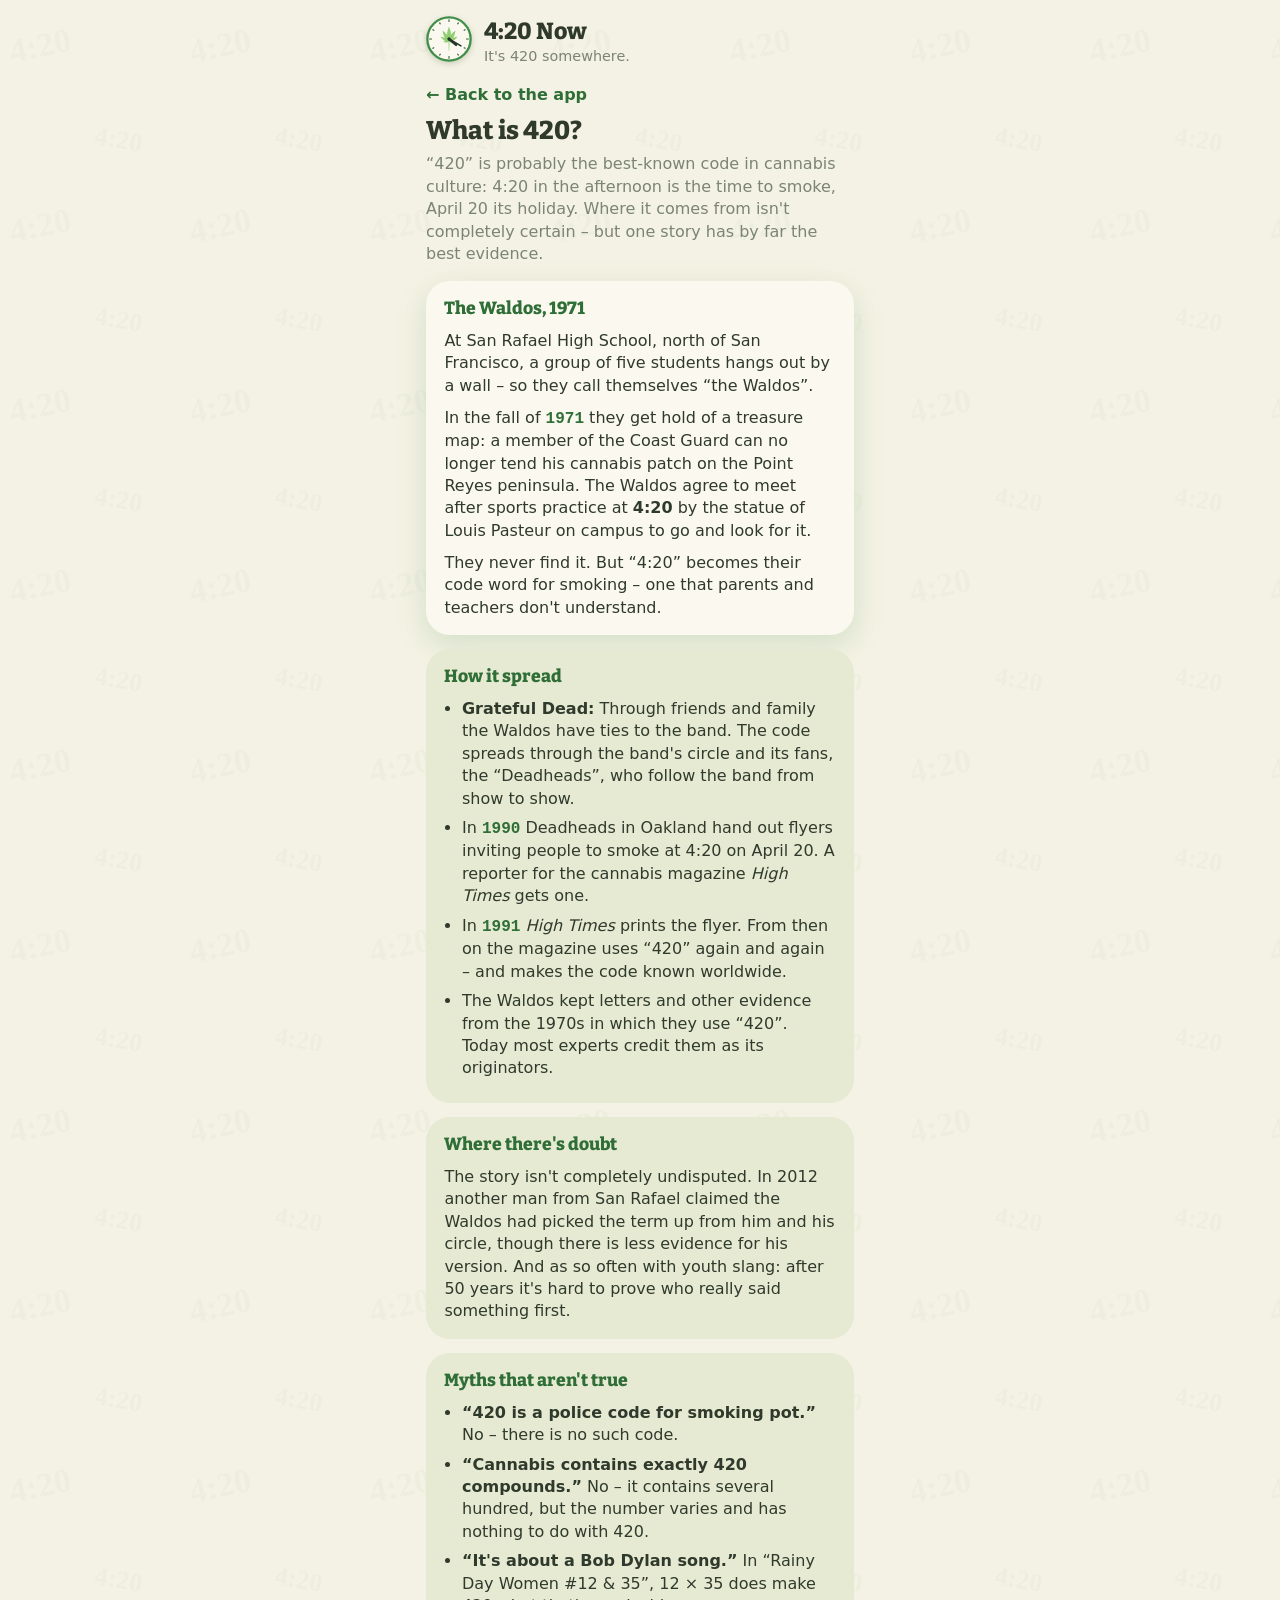
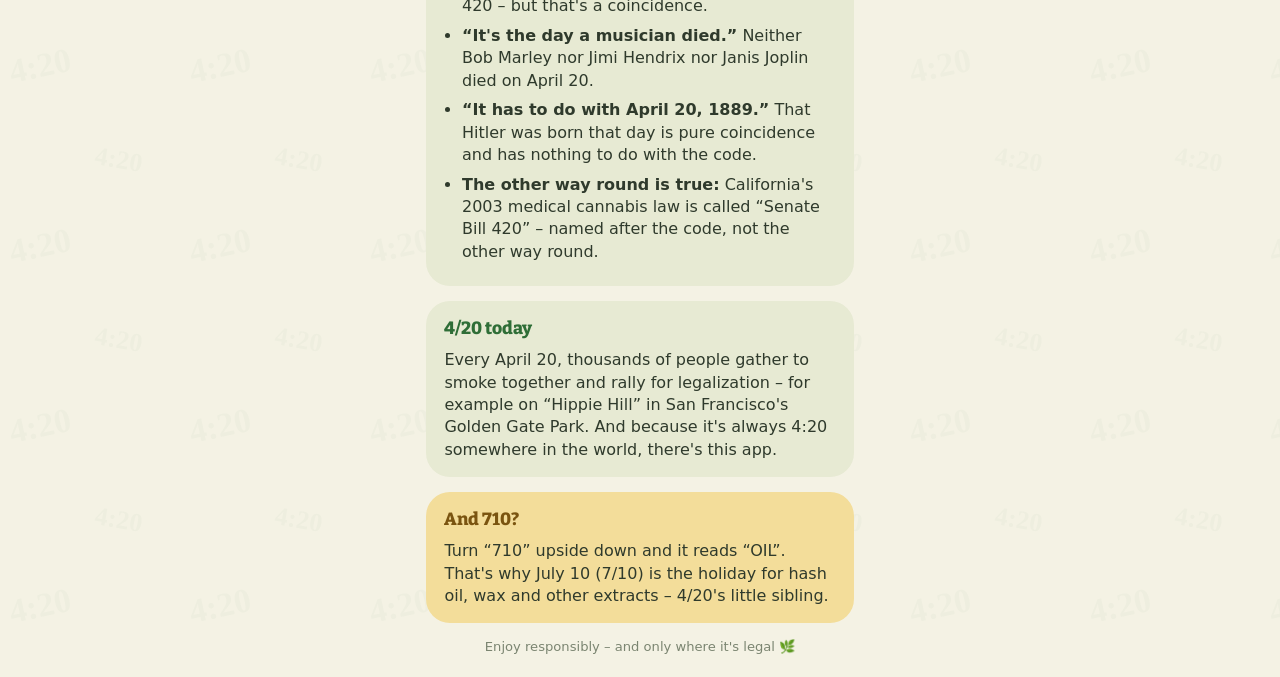
==== about.html @ cada8204 "Add "What is 420?" page and 710 easter eggs - about.html (DE/EN): the Waldos story, how 420 spread, " ====
<!doctype html>
<html lang="en">
<head>
  <meta charset="utf-8" />
  <meta name="viewport" content="width=device-width, initial-scale=1, viewport-fit=cover" />
  <meta name="theme-color" content="#f4f2e4" />
  <title>What is 420? – 4:20 Now</title>
  <meta name="description" content="Where does 420 come from? The Waldos, the Grateful Dead, High Times – and the myths that aren't true." />
  <link rel="icon" href="icon.svg" type="image/svg+xml" />
  <link rel="apple-touch-icon" href="icon.svg" />
  <link rel="manifest" href="manifest.webmanifest" />
  <link rel="preconnect" href="https://fonts.googleapis.com" />
  <link rel="preconnect" href="https://fonts.gstatic.com" crossorigin />
  <link href="https://fonts.googleapis.com/css2?family=Bitter:wght@600;800&display=swap" rel="stylesheet" />
  <link rel="stylesheet" href="style.css" />
  <script>
    // Same language choice as the app: saved setting, otherwise the browser.
    (function () {
      var saved = localStorage.getItem("lang");
      var lang = saved && saved !== "auto" ? saved
        : (navigator.language || "en").toLowerCase().indexOf("de") === 0 ? "de" : "en";
      document.documentElement.lang = lang;
    })();
  </script>
  <style>
    html[lang="de"] [lang="en"], html:not([lang="de"]) [lang="de"] { display: none; }
    .story h2 { font-family: var(--serif); font-weight: 800; font-size: 1.6rem; line-height: 1.2; margin: 0.2rem 0 0.4rem; }
    .story .lead { color: var(--muted); margin: 0 0 1rem; }
    .story .card { padding: 1rem 1.15rem; }
    .story .card.first { background: var(--card-top); box-shadow: 0 10px 30px rgba(63, 143, 72, 0.18); }
    .story h3 { font-family: var(--serif); font-weight: 800; font-size: 1.1rem; margin: 0 0 0.5rem; color: var(--green-dark); }
    .story p { margin: 0 0 0.6rem; }
    .story p:last-child, .story ul:last-child { margin-bottom: 0; }
    .story ul { margin: 0; padding-left: 1.1rem; }
    .story li { margin-bottom: 0.45rem; }
    .story .year { font-family: var(--mono); font-weight: 700; color: var(--green-dark); }
    .story .oil { background: #f3dd9a; }
    .story .oil h3 { color: #7a5410; }
    .back { color: var(--green-dark); font-weight: 700; text-decoration: none; }
    .back:hover { text-decoration: underline; }
    .titles a { color: inherit; text-decoration: none; }
  </style>
</head>
<body>
  <div class="app">
    <header class="top">
      <a href="./"><img class="logo" src="icon.svg" alt="" width="46" height="46" /></a>
      <div class="titles">
        <h1><a href="./">4:20 Now</a></h1>
        <p><span lang="en">It's 420 somewhere.</span><span lang="de">Irgendwo ist immer 4:20.</span></p>
      </div>
    </header>

    <!-- ========== Deutsch ========== -->
    <main class="story" lang="de">
      <p><a class="back" href="./">← Zurück zur App</a></p>
      <h2>Was ist 420?</h2>
      <p class="lead">„420“ ist der wohl bekannteste Code der Kifferkultur: 4:20 Uhr nachmittags ist die Zeit zum Kiffen, der 20. April ihr Feiertag. Woher der Code kommt, ist nicht ganz sicher – aber eine Geschichte hat die besten Belege.</p>

      <section class="card first">
        <h3>Die Waldos, 1971</h3>
        <p>An der San Rafael High School nördlich von San Francisco hängt eine Clique von fünf Schülern an einer Mauer ab – deshalb nennen sie sich „die Waldos“.</p>
        <p>Im Herbst <span class="year">1971</span> bekommen sie eine Schatzkarte: Ein Mitglied der Küstenwache kann sein Hanffeld auf der Halbinsel Point Reyes nicht mehr pflegen. Die Waldos verabreden sich nach dem Training um <b>4:20</b> an der Statue von Louis Pasteur auf dem Schulgelände, um das Feld zu suchen.</p>
        <p>Gefunden haben sie es nie. Aber „4:20“ wird ihr Codewort fürs Kiffen – eins, das Eltern und Lehrer nicht verstehen.</p>
      </section>

      <section class="card">
        <h3>Wie es um die Welt ging</h3>
        <ul>
          <li><b>Grateful Dead:</b> Über Freunde und Familie haben die Waldos Kontakt zur Band. Der Code verbreitet sich in deren Umfeld und unter den Fans, den „Deadheads“, die der Band von Konzert zu Konzert folgen.</li>
          <li><span class="year">1990</span> verteilen Deadheads in Oakland Flyer: Treffen am 20. April um 4:20 zum Kiffen. Ein Reporter des Cannabis-Magazins <i>High Times</i> bekommt einen davon.</li>
          <li><span class="year">1991</span> druckt <i>High Times</i> den Flyer ab. Danach benutzt das Magazin „420“ immer wieder – und macht den Code weltweit bekannt.</li>
          <li>Die Waldos haben Briefe und andere Belege aus den 1970ern aufgehoben, in denen sie „420“ benutzen. Heute gelten sie bei den meisten Fachleuten als Urheber.</li>
        </ul>
      </section>

      <section class="card">
        <h3>Wo es Zweifel gibt</h3>
        <p>Ganz unumstritten ist die Geschichte nicht. Ein anderer Mann aus San Rafael behauptete 2012, die Waldos hätten den Begriff von ihm und seinem Umfeld übernommen. Für diese Version gibt es aber weniger Belege. Und wie so oft bei Codes aus der Jugendkultur: Wer etwas wirklich zuerst gesagt hat, lässt sich nach 50 Jahren kaum noch beweisen.</p>
      </section>

      <section class="card">
        <h3>Mythen, die nicht stimmen</h3>
        <ul>
          <li><b>„420 ist ein Polizeicode für Kiffen.“</b> Nein – einen solchen Code gibt es nicht.</li>
          <li><b>„Hanf enthält genau 420 Wirkstoffe.“</b> Nein – Cannabis enthält mehrere hundert Stoffe, aber die Zahl schwankt und hat mit 420 nichts zu tun.</li>
          <li><b>„Es geht um einen Song von Bob Dylan.“</b> In „Rainy Day Women #12 &amp; 35“ ergibt 12 × 35 zwar 420 – aber das ist Zufall.</li>
          <li><b>„Es ist der Todestag eines Musikers.“</b> Weder Bob Marley noch Jimi Hendrix noch Janis Joplin sind am 20. April gestorben.</li>
          <li><b>„Es hat mit dem 20. April 1889 zu tun.“</b> Dass an dem Tag auch Hitler geboren wurde, ist reiner Zufall und hat mit dem Code nichts zu tun.</li>
          <li><b>Andersherum stimmt es:</b> Das kalifornische Gesetz zu medizinischem Cannabis von 2003 heißt „Senate Bill 420“ – benannt nach dem Code, nicht umgekehrt.</li>
        </ul>
      </section>

      <section class="card">
        <h3>4/20 heute</h3>
        <p>Am 20. April treffen sich jedes Jahr Tausende Menschen, um gemeinsam zu kiffen und für Legalisierung zu demonstrieren – zum Beispiel auf dem „Hippie Hill“ im Golden Gate Park in San Francisco. Und weil es auf der Welt immer irgendwo 4:20 ist, gibt es diese App.</p>
      </section>

      <section class="card oil">
        <h3>Und 710?</h3>
        <p>Dreh „710“ auf den Kopf, dann steht da „OIL“. Deshalb ist der 10. Juli (7/10) der Feiertag für Haschöl, Wax und andere Extrakte – den kleinen Bruder von 4/20.</p>
      </section>

      <p class="foot">Bitte verantwortungsvoll genießen – und nur, wo es legal ist 🌿</p>
    </main>

    <!-- ========== English ========== -->
    <main class="story" lang="en">
      <p><a class="back" href="./">← Back to the app</a></p>
      <h2>What is 420?</h2>
      <p class="lead">“420” is probably the best-known code in cannabis culture: 4:20 in the afternoon is the time to smoke, April 20 its holiday. Where it comes from isn't completely certain – but one story has by far the best evidence.</p>

      <section class="card first">
        <h3>The Waldos, 1971</h3>
        <p>At San Rafael High School, north of San Francisco, a group of five students hangs out by a wall – so they call themselves “the Waldos”.</p>
        <p>In the fall of <span class="year">1971</span> they get hold of a treasure map: a member of the Coast Guard can no longer tend his cannabis patch on the Point Reyes peninsula. The Waldos agree to meet after sports practice at <b>4:20</b> by the statue of Louis Pasteur on campus to go and look for it.</p>
        <p>They never find it. But “4:20” becomes their code word for smoking – one that parents and teachers don't understand.</p>
      </section>

      <section class="card">
        <h3>How it spread</h3>
        <ul>
          <li><b>Grateful Dead:</b> Through friends and family the Waldos have ties to the band. The code spreads through the band's circle and its fans, the “Deadheads”, who follow the band from show to show.</li>
          <li>In <span class="year">1990</span> Deadheads in Oakland hand out flyers inviting people to smoke at 4:20 on April 20. A reporter for the cannabis magazine <i>High Times</i> gets one.</li>
          <li>In <span class="year">1991</span> <i>High Times</i> prints the flyer. From then on the magazine uses “420” again and again – and makes the code known worldwide.</li>
          <li>The Waldos kept letters and other evidence from the 1970s in which they use “420”. Today most experts credit them as its originators.</li>
        </ul>
      </section>

      <section class="card">
        <h3>Where there's doubt</h3>
        <p>The story isn't completely undisputed. In 2012 another man from San Rafael claimed the Waldos had picked the term up from him and his circle, though there is less evidence for his version. And as so often with youth slang: after 50 years it's hard to prove who really said something first.</p>
      </section>

      <section class="card">
        <h3>Myths that aren't true</h3>
        <ul>
          <li><b>“420 is a police code for smoking pot.”</b> No – there is no such code.</li>
          <li><b>“Cannabis contains exactly 420 compounds.”</b> No – it contains several hundred, but the number varies and has nothing to do with 420.</li>
          <li><b>“It's about a Bob Dylan song.”</b> In “Rainy Day Women #12 &amp; 35”, 12 × 35 does make 420 – but that's a coincidence.</li>
          <li><b>“It's the day a musician died.”</b> Neither Bob Marley nor Jimi Hendrix nor Janis Joplin died on April 20.</li>
          <li><b>“It has to do with April 20, 1889.”</b> That Hitler was born that day is pure coincidence and has nothing to do with the code.</li>
          <li><b>The other way round is true:</b> California's 2003 medical cannabis law is called “Senate Bill 420” – named after the code, not the other way round.</li>
        </ul>
      </section>

      <section class="card">
        <h3>4/20 today</h3>
        <p>Every April 20, thousands of people gather to smoke together and rally for legalization – for example on “Hippie Hill” in San Francisco's Golden Gate Park. And because it's always 4:20 somewhere in the world, there's this app.</p>
      </section>

      <section class="card oil">
        <h3>And 710?</h3>
        <p>Turn “710” upside down and it reads “OIL”. That's why July 10 (7/10) is the holiday for hash oil, wax and other extracts – 4/20's little sibling.</p>
      </section>

      <p class="foot">Enjoy responsibly – and only where it's legal 🌿</p>
    </main>
  </div>
  <script>
    document.title = document.documentElement.lang === "de" ? "Was ist 420? – 4:20 Now" : "What is 420? – 4:20 Now";
  </script>
</body>
</html>
---- style.css ----
:root {
  --page: #f4f2e4;
  --card: #e7ead3;
  --card-top: #fbf9ef;
  --ink: #2f3a2c;
  --muted: #7b8571;
  --green: #4f9d4f;
  --green-dark: #2f6e37;
  --haze-1: #b5e39a;
  --haze-2: #6dbb5c;
  --haze-3: #3f8f48;
  --radius: 24px;
  --serif: "Bitter", Georgia, serif;
  --sans: system-ui, -apple-system, "Segoe UI", Roboto, sans-serif;
  --mono: ui-monospace, "Cascadia Mono", Menlo, Consolas, monospace;
}

* { box-sizing: border-box; }

html { -webkit-text-size-adjust: 100%; }

body {
  margin: 0;
  background-color: var(--page);
  background-image: url("data:image/svg+xml,%3Csvg xmlns='http://www.w3.org/2000/svg' width='180' height='180' viewBox='0 0 180 180'%3E%3Cg fill='%233f8f48' fill-opacity='0.03' font-family='Georgia,serif' font-weight='700'%3E%3Ctext x='10' y='55' font-size='34' transform='rotate(-12 50 50)'%3E4:20%3C/text%3E%3Ctext x='95' y='150' font-size='26' transform='rotate(10 130 140)'%3E4:20%3C/text%3E%3C/g%3E%3C/svg%3E");
  color: var(--ink);
  font-family: var(--sans);
  line-height: 1.4;
}

.app {
  max-width: 460px;
  margin: 0 auto;
  padding: max(1rem, env(safe-area-inset-top)) 1rem 1.5rem;
}

/* ---------- header ---------- */
.top {
  display: flex;
  align-items: center;
  gap: 0.75rem;
  margin-bottom: 1rem;
}
.logo { flex: none; filter: drop-shadow(0 2px 3px rgba(47, 58, 44, 0.2)); }
.titles { flex: 1; min-width: 0; }
.titles h1 {
  margin: 0;
  font-family: var(--serif);
  font-weight: 800;
  font-size: 1.45rem;
  line-height: 1.15;
}
.titles p { margin: 0.1rem 0 0; color: var(--muted); font-size: 0.9rem; }
.icon-btn {
  flex: none;
  border: 0;
  background: none;
  color: var(--ink);
  padding: 0.4rem;
  border-radius: 50%;
  cursor: pointer;
}
.icon-btn:hover { background: var(--card); }

/* ---------- easter egg of the day ---------- */
.egg {
  display: flex;
  align-items: center;
  gap: 0.6rem;
  margin: 0 0 0.9rem;
  padding: 0.55rem 0.9rem;
  border-radius: 999px;
  background: var(--card);
  font-size: 0.88rem;
  line-height: 1.3;
}
.egg:empty { display: none; }
.egg b { font-family: var(--serif); font-weight: 800; color: var(--green-dark); }
.egg-sub { color: var(--muted); }
.egg-emoji { flex: none; font-size: 1.25rem; }
.egg-morning { background: #f6ecc8; }
.egg-oil { background: #f3dd9a; }
.egg-oil b { color: #7a5410; }
.egg-apr20, .egg-apr1, .egg-jul10 {
  background: linear-gradient(90deg, #4f9d4f, #2f6e37);
  box-shadow: 0 6px 18px rgba(63, 143, 72, 0.25);
}
.egg-apr20 b, .egg-apr1 b, .egg-jul10 b,
.egg-apr20 .egg-sub, .egg-apr1 .egg-sub, .egg-jul10 .egg-sub { color: #fff; }
.egg-apr20 .egg-sub, .egg-apr1 .egg-sub, .egg-jul10 .egg-sub { opacity: 0.85; }
.egg-apr20 .egg-emoji { animation: wiggle 1.2s ease-in-out infinite alternate; }
@keyframes wiggle { from { transform: rotate(-12deg) scale(1); } to { transform: rotate(12deg) scale(1.15); } }
@media (prefers-reduced-motion: reduce) { .egg-apr20 .egg-emoji { animation: none; } }

/* ---------- cards ---------- */
.card {
  background: var(--card);
  border-radius: var(--radius);
  margin-bottom: 0.9rem;
}
.label, .eyebrow {
  margin: 0;
  font-size: 0.72rem;
  font-weight: 700;
  letter-spacing: 0.12em;
  text-transform: uppercase;
  color: var(--muted);
}

/* ---------- hero ---------- */
.hero {
  position: relative;
  overflow: hidden;
  background: var(--card-top);
  box-shadow: 0 10px 30px rgba(63, 143, 72, 0.18);
  text-align: center;
  padding-top: 1.1rem;
}
.eyebrow {
  font-family: var(--serif);
  font-size: 0.85rem;
  color: var(--ink);
}
.flag-badge {
  position: relative;
  z-index: 2;
  width: 76px;
  height: 76px;
  margin: 0.9rem auto -38px;
  border-radius: 50%;
  background: #fff;
  box-shadow: 0 4px 14px rgba(47, 58, 44, 0.18);
  display: grid;
  place-items: center;
}
.flag-badge img {
  width: 44px;
  height: 32px;
  object-fit: cover;
  border-radius: 4px;
  box-shadow: 0 0 0 1px rgba(0, 0, 0, 0.08);
}

.haze {
  position: relative;
  /* Dark green "ground" that shows between the leaves; transparent at the very top
     so the leaf tips form the upper edge. */
  background: linear-gradient(180deg, transparent 0, transparent 28px, #9fd283 58px, #5fa857 110px, #2f6e37 75%, #1f4d27 100%);
  padding: 3.4rem 1rem 1.4rem;
}

.leaf-sea {
  position: absolute;
  left: 0;
  top: -40px;
  width: 100%;
  height: calc(100% + 40px);
  pointer-events: none;
  overflow: hidden;
}
.leaf-sea .sway {
  animation: sway 5s ease-in-out infinite alternate;
}
@keyframes sway {
  from { transform: rotate(-5deg); }
  to   { transform: rotate(5deg); }
}

.hero-text { position: relative; z-index: 1; }
.hero-text h2 {
  margin: 0;
  font-family: var(--serif);
  font-weight: 800;
  font-size: clamp(2rem, 9vw, 2.6rem);
  line-height: 1.1;
  color: #fff;
  text-shadow: 0 2px 4px rgba(15, 45, 20, 0.55), 0 0 22px rgba(15, 45, 20, 0.55);
}
.hero-country {
  margin: 0.35rem 0 0;
  font-size: 0.78rem;
  font-weight: 700;
  letter-spacing: 0.14em;
  text-transform: uppercase;
  color: #eaf7e1;
  text-shadow: 0 1px 6px rgba(15, 45, 20, 0.7);
}
.hero-also {
  margin: 0.35rem 0 0;
  font-size: 0.85rem;
  color: #f2fbec;
  min-height: 1.2em;
  text-shadow: 0 1px 6px rgba(15, 45, 20, 0.7);
}
.chips {
  display: flex;
  justify-content: center;
  flex-wrap: wrap;
  gap: 0.5rem;
  margin-top: 0.9rem;
}
.chip {
  border: 0;
  font: inherit;
  font-size: 0.85rem;
  color: #fff;
  background: rgba(20, 55, 26, 0.55);
  padding: 0.35rem 0.8rem;
  border-radius: 999px;
  backdrop-filter: blur(3px);
}
button.chip { cursor: pointer; }
button.chip:hover { background: rgba(20, 55, 26, 0.75); }
.hero.lit .chip#since-chip { background: #fff; color: var(--green-dark); font-weight: 700; }

/* ---------- next ---------- */
.next { padding: 1rem 1.1rem 1.1rem; }
.next-row { display: flex; align-items: center; justify-content: space-between; gap: 1rem; }
.next-city {
  margin: 0.2rem 0 0;
  font-family: var(--serif);
  font-weight: 600;
  font-size: 1.2rem;
  display: flex;
  align-items: center;
  gap: 0.45rem;
}
.next-in {
  margin: 0;
  font-family: var(--serif);
  font-weight: 800;
  font-size: 1.55rem;
  white-space: nowrap;
  font-variant-numeric: tabular-nums;
}
.progress {
  margin-top: 0.85rem;
  height: 8px;
  border-radius: 999px;
  background: #fbf9ef;
  overflow: hidden;
}
.progress-fill {
  height: 100%;
  width: 0;
  border-radius: inherit;
  background: linear-gradient(90deg, var(--haze-2), var(--haze-3));
  transition: width 0.9s linear;
}

.flag {
  width: 22px;
  height: 16px;
  object-fit: cover;
  border-radius: 2px;
  box-shadow: 0 0 0 1px rgba(0, 0, 0, 0.08);
  flex: none;
}

/* ---------- you ---------- */
.you {
  padding: 0.9rem 1.1rem;
  display: flex;
  align-items: center;
  justify-content: space-between;
  gap: 1rem;
}
.you-clock {
  margin: 0.15rem 0 0;
  font-family: var(--serif);
  font-weight: 800;
  font-size: 1.35rem;
  font-variant-numeric: tabular-nums;
}
.you-next { margin: 0; text-align: right; color: var(--muted); font-size: 0.9rem; }
.you-next b { color: var(--ink); }

/* ---------- strains ---------- */
.strains { margin-top: 1.6rem; }
.strains h3, .timeline h3 {
  margin: 0;
  font-family: var(--serif);
  font-weight: 800;
  font-size: 1.2rem;
}
.strain-list {
  display: flex;
  gap: 0.75rem;
  overflow-x: auto;
  scroll-snap-type: x mandatory;
  scroll-behavior: smooth;
  overscroll-behavior-x: contain;
  scrollbar-width: none;
  border-radius: 20px;
  cursor: grab;
  user-select: none;
}
.strain-list:active { cursor: grabbing; }
.strain-list::-webkit-scrollbar { display: none; }
.strain-list:focus-visible { outline: 2px solid var(--green); outline-offset: 3px; }
.carousel-nav {
  display: flex;
  align-items: center;
  justify-content: center;
  gap: 1rem;
  margin-top: 0.6rem;
  color: var(--muted);
  font-size: 0.85rem;
  font-variant-numeric: tabular-nums;
}
.carousel-nav[hidden] { display: none; }
.nav-btn {
  width: 34px;
  height: 34px;
  border: 0;
  border-radius: 50%;
  background: var(--card);
  color: var(--ink);
  font-size: 1.3rem;
  line-height: 1;
  cursor: pointer;
}
.nav-btn:hover:not(:disabled) { background: #dfe3c7; }
.nav-btn:disabled { opacity: 0.35; cursor: default; }
.strain {
  flex: 0 0 100%;
  scroll-snap-align: start;
  display: grid;
  grid-template-columns: 52px 1fr;
  gap: 0.85rem;
  background: var(--card);
  border-radius: 20px;
  padding: 0.9rem 1rem;
}
.strain-icon {
  width: 52px;
  height: 52px;
  border-radius: 16px;
  display: grid;
  place-items: center;
  background: linear-gradient(160deg, var(--haze-2), var(--haze-3));
  box-shadow: 0 4px 10px rgba(63, 143, 72, 0.3);
}
.strain-icon.indica { background: linear-gradient(160deg, #8a7bd0, #5b4a9e); box-shadow: 0 4px 10px rgba(91, 74, 158, 0.3); }
.strain-icon.hybrid { background: linear-gradient(160deg, #e3b54a, #c0862a); box-shadow: 0 4px 10px rgba(192, 134, 42, 0.3); }
.strain-icon.ruderalis { background: linear-gradient(160deg, #9fb59a, #6d8467); }
.strain-icon img { width: 34px; height: 34px; }
.strain-origin {
  margin: 0;
  display: flex;
  align-items: center;
  gap: 0.35rem;
  font-size: 0.7rem;
  font-weight: 700;
  letter-spacing: 0.1em;
  text-transform: uppercase;
  color: var(--muted);
}
.strain-origin .flag { width: 18px; height: 13px; }
.strain h4 {
  margin: 0.15rem 0 0;
  font-family: var(--serif);
  font-weight: 800;
  font-size: 1.15rem;
}
.tags { display: flex; flex-wrap: wrap; gap: 0.3rem; margin: 0.3rem 0 0; }
.tag {
  font-size: 0.72rem;
  font-weight: 700;
  padding: 0.1rem 0.5rem;
  border-radius: 999px;
  background: var(--card-top);
  color: var(--green-dark);
}
.strain p.desc { margin: 0.45rem 0 0; font-size: 0.9rem; }
.strain-links { display: flex; flex-wrap: wrap; gap: 0.9rem; margin-top: 0.5rem; font-size: 0.85rem; font-weight: 700; }
.strain-links a { color: var(--green-dark); text-decoration: none; }
.strain-links a:hover { text-decoration: underline; }

/* ---------- timeline ---------- */
.timeline { margin-top: 1.6rem; }
.timeline h3 {
  margin: 0;
  font-family: var(--serif);
  font-weight: 800;
  font-size: 1.2rem;
}
.hint { margin: 0.15rem 0 0.8rem; color: var(--muted); font-size: 0.85rem; }
.timeline ol { list-style: none; margin: 0; padding: 0; }
.timeline li {
  display: flex;
  align-items: flex-start;
  gap: 0.75rem;
  padding: 0.35rem 0;
}
.time-pill {
  flex: none;
  min-width: 4.6rem;
  text-align: center;
  font-family: var(--mono);
  font-size: 0.85rem;
  background: var(--card);
  border-radius: 999px;
  padding: 0.25rem 0.6rem;
}
.places { display: flex; flex-wrap: wrap; gap: 0.15rem 0.6rem; padding-top: 0.2rem; font-size: 0.92rem; }
.place { display: inline-flex; align-items: center; gap: 0.3rem; }

.install-btn {
  display: block;
  width: 100%;
  margin: 1.5rem 0 0;
  border: 0;
  border-radius: 999px;
  padding: 0.85rem;
  font: inherit;
  font-weight: 700;
  color: #fff;
  background: var(--green);
  cursor: pointer;
}
.install-btn:hover { background: var(--green-dark); }

.foot { text-align: center; color: var(--muted); font-size: 0.82rem; margin-top: 1.5rem; }
.about-link {
  display: inline-block;
  margin-bottom: 0.8rem;
  padding: 0.5rem 1.1rem;
  border-radius: 999px;
  background: var(--card);
  color: var(--green-dark);
  font-family: var(--serif);
  font-weight: 800;
  font-size: 0.95rem;
  text-decoration: none;
}
.about-link:hover { background: #dde3c4; }

/* ---------- settings dialog ---------- */
dialog {
  border: 0;
  border-radius: var(--radius);
  background: var(--card-top);
  color: var(--ink);
  padding: 1.3rem 1.4rem 1rem;
  width: min(340px, calc(100% - 2rem));
  box-shadow: 0 20px 60px rgba(0, 0, 0, 0.25);
}
dialog::backdrop { background: rgba(47, 58, 44, 0.35); backdrop-filter: blur(2px); }
dialog h3 { margin: 0 0 0.8rem; font-family: var(--serif); font-size: 1.15rem; }
fieldset { border: 0; margin: 0 0 0.8rem; padding: 0; }
legend { font-weight: 700; font-size: 0.9rem; margin-bottom: 0.3rem; }
fieldset label { display: flex; align-items: center; gap: 0.55rem; padding: 0.3rem 0; cursor: pointer; }
input[type="radio"] { accent-color: var(--green); width: 18px; height: 18px; }
.dialog-actions { text-align: right; }
.dialog-actions button {
  border: 0;
  background: none;
  font: inherit;
  font-family: var(--serif);
  font-weight: 800;
  color: var(--green-dark);
  padding: 0.4rem 0.6rem;
  cursor: pointer;
}

@media (prefers-reduced-motion: reduce) {
  .leaf-sea .sway { animation: none; }
}
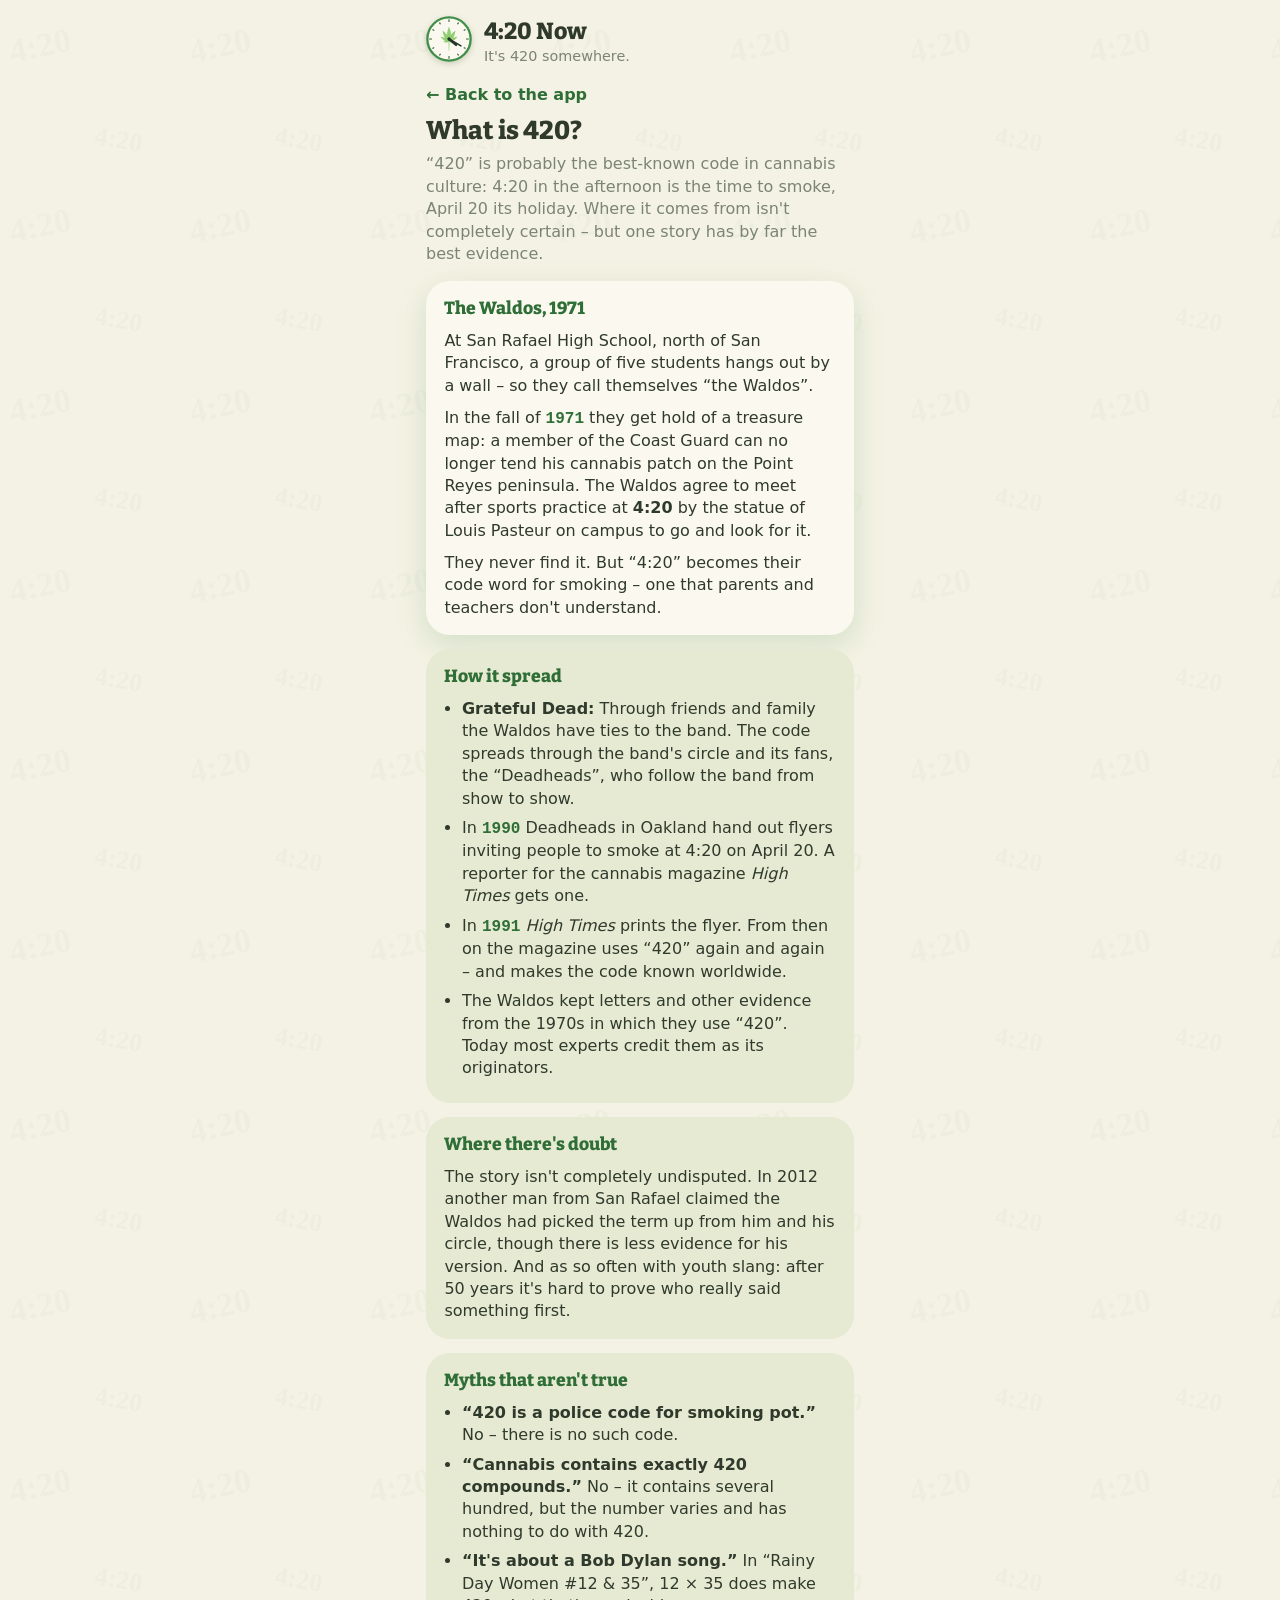
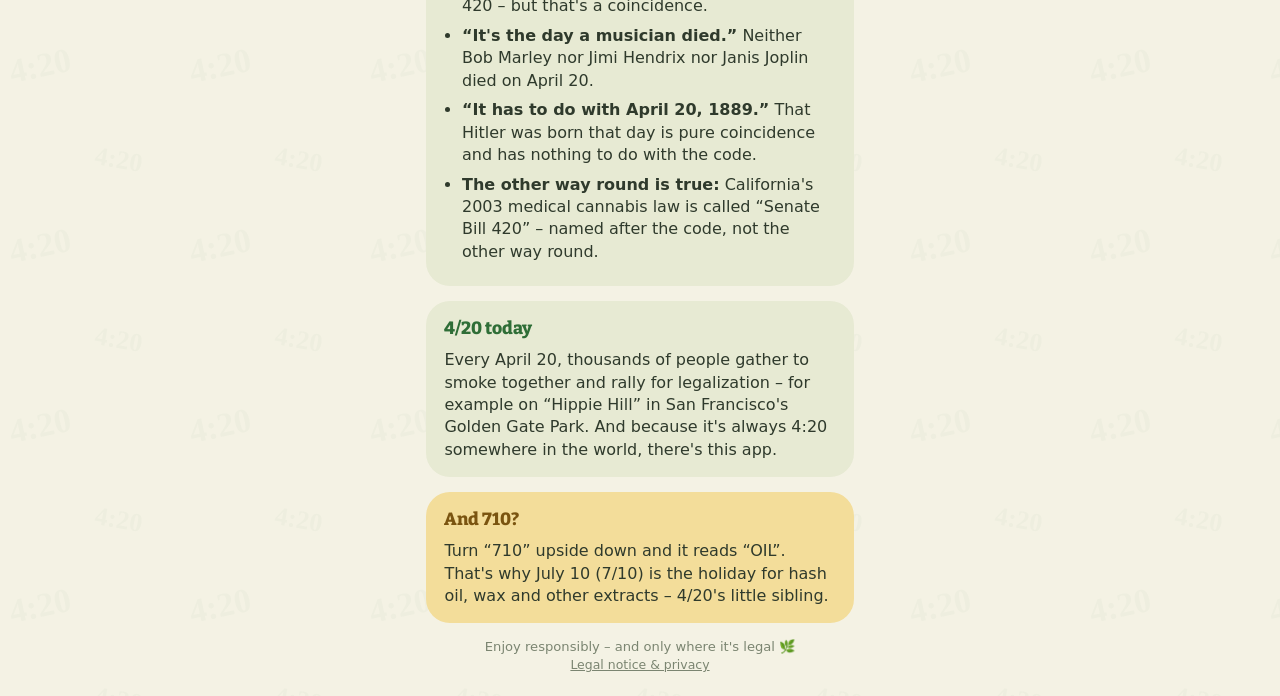
==== commit 685dfdc8: "Self-host font and flags, add Impressum & privacy page - Bitter font (OFL) and all flag images are n" ====
--- a/about.html
+++ b/about.html
@@ -9,10 +9,8 @@
   <link rel="icon" href="icon.svg" type="image/svg+xml" />
   <link rel="apple-touch-icon" href="icon.svg" />
   <link rel="manifest" href="manifest.webmanifest" />
-  <link rel="preconnect" href="https://fonts.googleapis.com" />
-  <link rel="preconnect" href="https://fonts.gstatic.com" crossorigin />
-  <link href="https://fonts.googleapis.com/css2?family=Bitter:wght@600;800&display=swap" rel="stylesheet" />
-  <link rel="stylesheet" href="style.css" />
+  <link rel="preload" href="fonts/bitter-latin.woff2" as="font" type="font/woff2" crossorigin />
+  <link rel="stylesheet" href="style.css?v=3" />
   <script>
     // Same language choice as the app: saved setting, otherwise the browser.
     (function () {
@@ -101,7 +99,7 @@
         <p>Dreh „710“ auf den Kopf, dann steht da „OIL“. Deshalb ist der 10. Juli (7/10) der Feiertag für Haschöl, Wax und andere Extrakte – den kleinen Bruder von 4/20.</p>
       </section>
 
-      <p class="foot">Bitte verantwortungsvoll genießen – und nur, wo es legal ist 🌿</p>
+      <p class="foot">Bitte verantwortungsvoll genießen – und nur, wo es legal ist 🌿<br /><a class="legal-link" href="impressum.html">Impressum &amp; Datenschutz</a></p>
     </main>
 
     <!-- ========== English ========== -->
@@ -154,7 +152,7 @@
         <p>Turn “710” upside down and it reads “OIL”. That's why July 10 (7/10) is the holiday for hash oil, wax and other extracts – 4/20's little sibling.</p>
       </section>
 
-      <p class="foot">Enjoy responsibly – and only where it's legal 🌿</p>
+      <p class="foot">Enjoy responsibly – and only where it's legal 🌿<br /><a class="legal-link" href="impressum.html">Legal notice &amp; privacy</a></p>
     </main>
   </div>
   <script>
--- a/style.css
+++ b/style.css
@@ -1,3 +1,29 @@
+/* Bitter (SIL Open Font License, see fonts/OFL.txt), self-hosted */
+@font-face {
+  font-family: "Bitter";
+  font-style: normal;
+  font-weight: 600 800;
+  font-display: swap;
+  src: url("fonts/bitter-latin-ext.woff2") format("woff2");
+  unicode-range: U+0100-02BA, U+02BD-02C5, U+02C7-02CC, U+02CE-02D7, U+02DD-02FF, U+0304, U+0308, U+0329, U+1D00-1DBF, U+1E00-1E9F, U+1EF2-1EFF, U+2020, U+20A0-20AB, U+20AD-20C4, U+2113, U+2C60-2C7F, U+A720-A7FF;
+}
+@font-face {
+  font-family: "Bitter";
+  font-style: normal;
+  font-weight: 600 800;
+  font-display: swap;
+  src: url("fonts/bitter-vietnamese.woff2") format("woff2");
+  unicode-range: U+0102-0103, U+0110-0111, U+0128-0129, U+0168-0169, U+01A0-01A1, U+01AF-01B0, U+0300-0301, U+0303-0304, U+0308-0309, U+0323, U+0329, U+1EA0-1EF9, U+20AB;
+}
+@font-face {
+  font-family: "Bitter";
+  font-style: normal;
+  font-weight: 600 800;
+  font-display: swap;
+  src: url("fonts/bitter-latin.woff2") format("woff2");
+  unicode-range: U+0000-00FF, U+0131, U+0152-0153, U+02BB-02BC, U+02C6, U+02DA, U+02DC, U+0304, U+0308, U+0329, U+2000-206F, U+20AC, U+2122, U+2191, U+2193, U+2212, U+2215, U+FEFF, U+FFFD;
+}
+
 :root {
   --page: #f4f2e4;
   --card: #e7ead3;
@@ -435,6 +461,8 @@
   text-decoration: none;
 }
 .about-link:hover { background: #dde3c4; }
+.legal-link { color: var(--muted); font-size: 0.78rem; }
+.legal-link:hover { color: var(--ink); }
 
 /* ---------- settings dialog ---------- */
 dialog {
